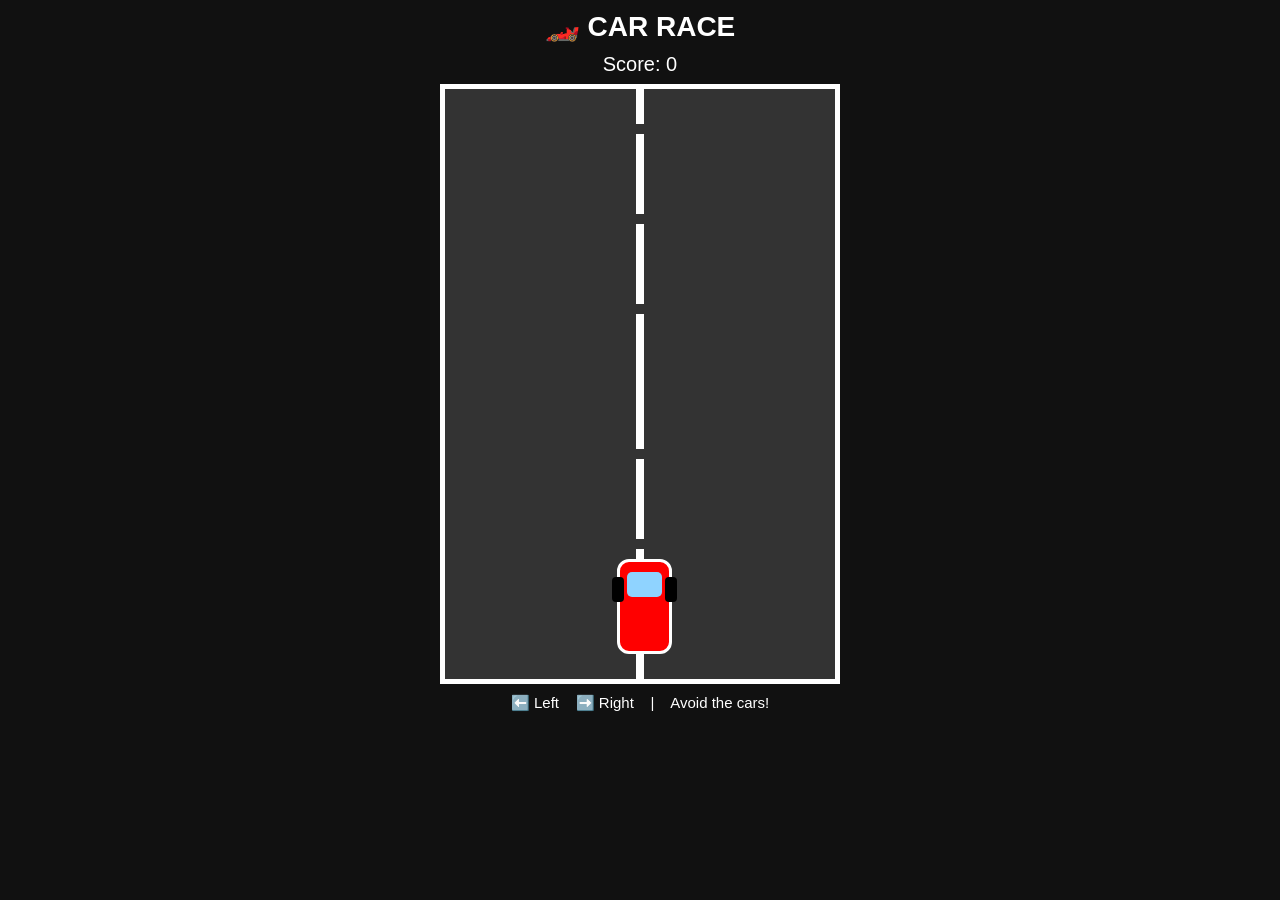
==== index.html @ 76384905 "Add files via upload" ====
<!DOCTYPE html>
<html lang="en">
<head>
<meta charset="UTF-8">
<meta name="viewport" content="width=device-width, initial-scale=1.0">
<title>Car Race Game</title>
<style>
*{box-sizing:border-box;margin:0;padding:0}
body{background:#111;font-family:Arial,sans-serif;overflow:hidden;text-align:center;color:#fff}
h1{margin:10px 0;font-size:28px}
#score{margin:8px;font-size:20px}
#game{position:relative;width:400px;height:600px;margin:auto;overflow:hidden;background:#333;border:5px solid #fff}
.line{position:absolute;width:8px;height:80px;background:#fff;left:50%;transform:translateX(-50%)}
#player,.enemy{position:absolute;width:55px;height:95px;border-radius:12px;border:3px solid #fff}
#player{bottom:25px;left:172px;background:red;z-index:5}
.enemy{background:#ffd21f;z-index:4}
.window{position:absolute;width:35px;height:25px;background:#8fd3ff;left:7px;top:10px;border-radius:5px}
.enemy .window{background:#222}
#player:before,#player:after,.enemy:before,.enemy:after{content:"";position:absolute;width:12px;height:25px;background:#000;top:15px;border-radius:4px}
#player:before,.enemy:before{left:-8px}
#player:after,.enemy:after{right:-8px}
#gameOver{display:none;position:absolute;inset:0;background:rgba(0,0,0,.8);z-index:20;align-items:center;justify-content:center;flex-direction:column}
#gameOver h2{font-size:42px;margin-bottom:15px}
button{padding:12px 25px;font-size:18px;border:0;border-radius:8px;cursor:pointer}
#instructions{margin-top:10px;font-size:15px}
@media(max-width:450px){#game{width:95vw;height:75vh}}
</style>
</head>
<body>
<h1>🏎️ CAR RACE</h1>
<div id="score">Score: 0</div>
<div id="game">
  <div id="player"><div class="window"></div></div>
  <div id="gameOver">
    <h2>GAME OVER</h2>
    <p id="finalScore">Score: 0</p><br>
    <button onclick="restartGame()">Restart</button>
  </div>
</div>
<div id="instructions">⬅️ Left &nbsp;&nbsp; ➡️ Right &nbsp;&nbsp; | &nbsp;&nbsp; Avoid the cars!</div>

<script>
const game=document.getElementById("game");
const player=document.getElementById("player");
const scoreText=document.getElementById("score");
const gameOverScreen=document.getElementById("gameOver");
const finalScore=document.getElementById("finalScore");
let playerX=172,score=0,speed=5,gameRunning=true,enemies=[],lines=[];

for(let i=0;i<8;i++){
  const line=document.createElement("div");
  line.className="line";
  line.style.top=(i*90-80)+"px";
  game.appendChild(line);
  lines.push({element:line,y:i*90-80});
}

document.addEventListener("keydown",e=>{
  if(!gameRunning)return;
  if(e.key==="ArrowLeft"||e.key.toLowerCase()==="a")playerX-=30;
  if(e.key==="ArrowRight"||e.key.toLowerCase()==="d")playerX+=30;
  playerX=Math.max(20,Math.min(325,playerX));
  player.style.left=playerX+"px";
});

function createEnemy(){
  const enemy=document.createElement("div");
  enemy.className="enemy";
  enemy.innerHTML='<div class="window"></div>';
  const x=Math.floor(Math.random()*6)*55+10;
  enemy.style.left=x+"px";
  enemy.style.top="-110px";
  game.appendChild(enemy);
  enemies.push({element:enemy,x,y:-110});
}

function collision(a,b){
  const A=a.getBoundingClientRect(),B=b.getBoundingClientRect();
  return !(A.bottom<B.top||A.top>B.bottom||A.right<B.left||A.left>B.right);
}

function gameLoop(){
  if(!gameRunning)return;
  lines.forEach(line=>{
    line.y+=speed;
    if(line.y>600)line.y=-80;
    line.element.style.top=line.y+"px";
  });

  for(let i=enemies.length-1;i>=0;i--){
    const enemy=enemies[i];
    enemy.y+=speed;
    enemy.element.style.top=enemy.y+"px";

    if(collision(player,enemy.element)){endGame();return}

    if(enemy.y>650){
      enemy.element.remove();
      enemies.splice(i,1);
      score++;
      scoreText.textContent="Score: "+score;
      if(score%5===0)speed+=0.7;
    }
  }
  requestAnimationFrame(gameLoop);
}

setInterval(()=>{if(gameRunning)createEnemy()},1200);

function endGame(){
  gameRunning=false;
  finalScore.textContent="Score: "+score;
  gameOverScreen.style.display="flex";
}

function restartGame(){
  enemies.forEach(e=>e.element.remove());
  enemies=[];
  playerX=172;score=0;speed=5;
  player.style.left=playerX+"px";
  scoreText.textContent="Score: 0";
  gameOverScreen.style.display="none";
  gameRunning=true;
  gameLoop();
}
gameLoop();
</script>
</body>
</html>
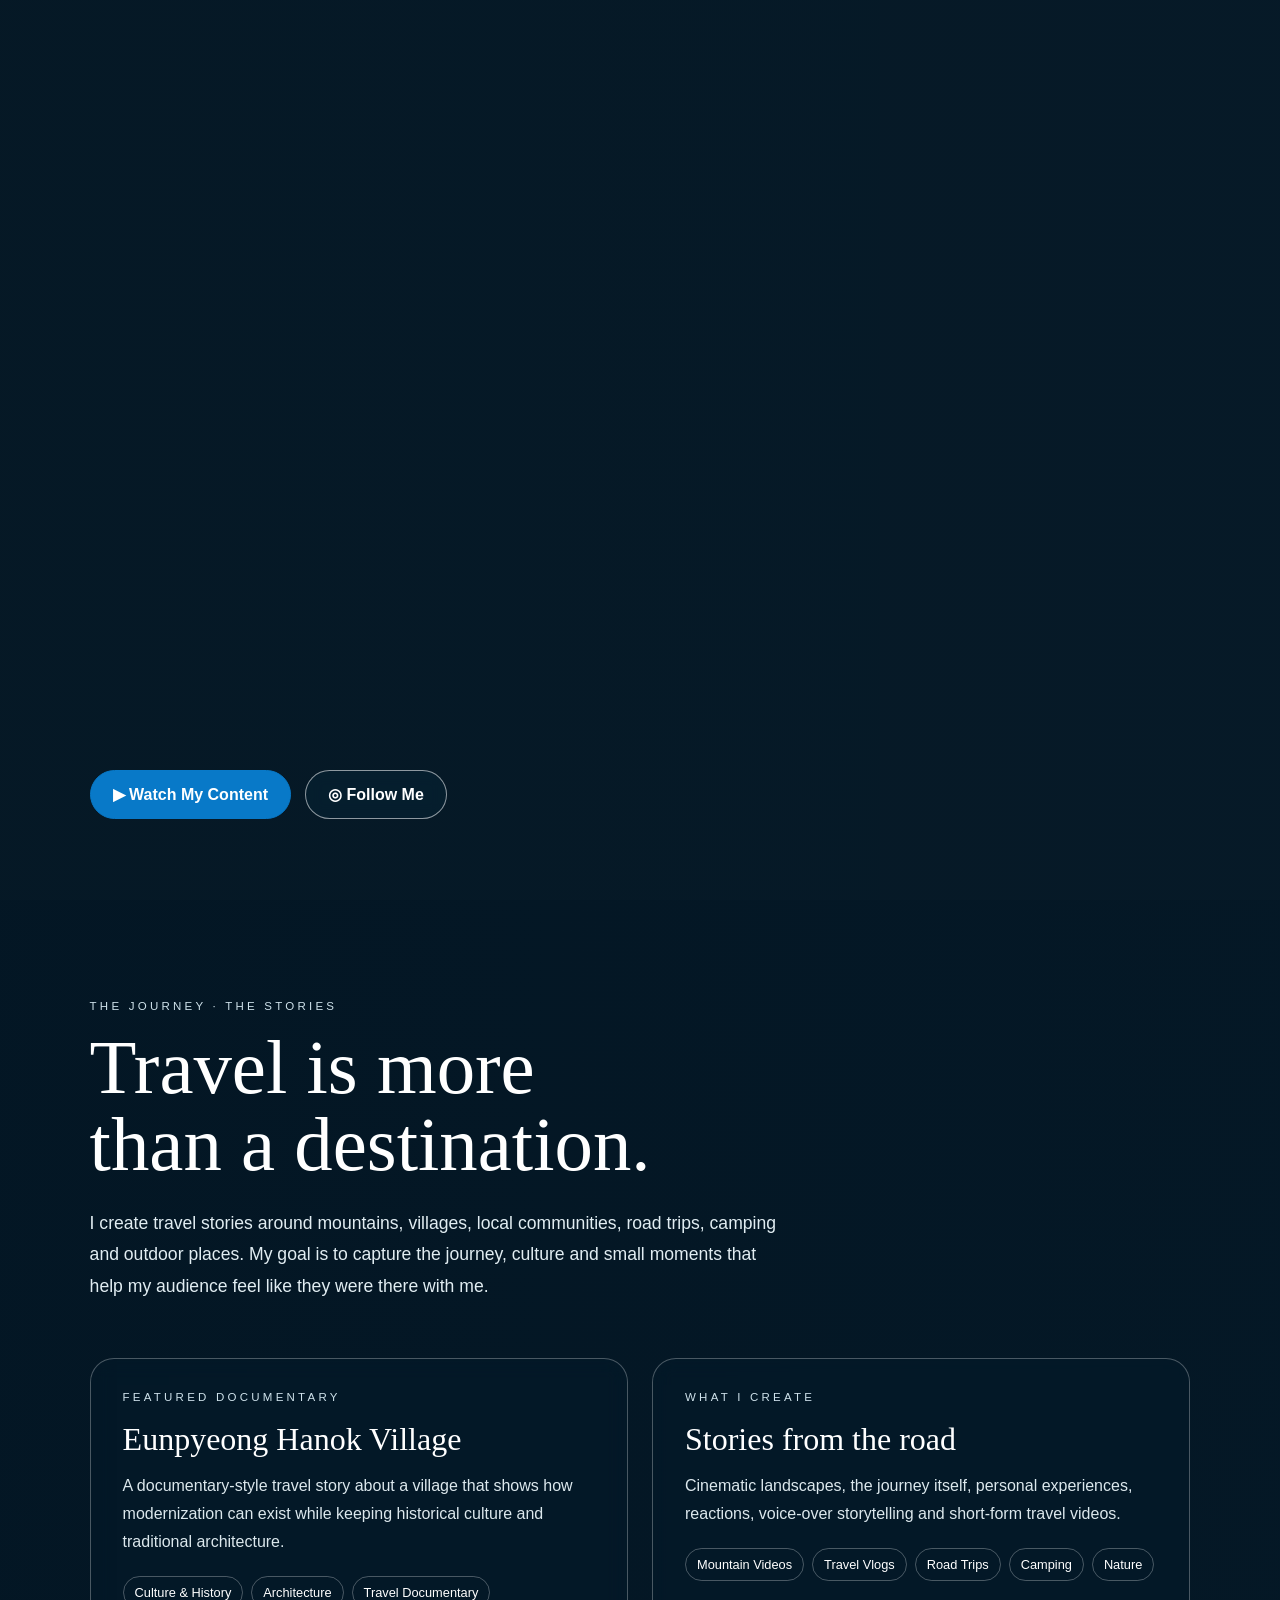
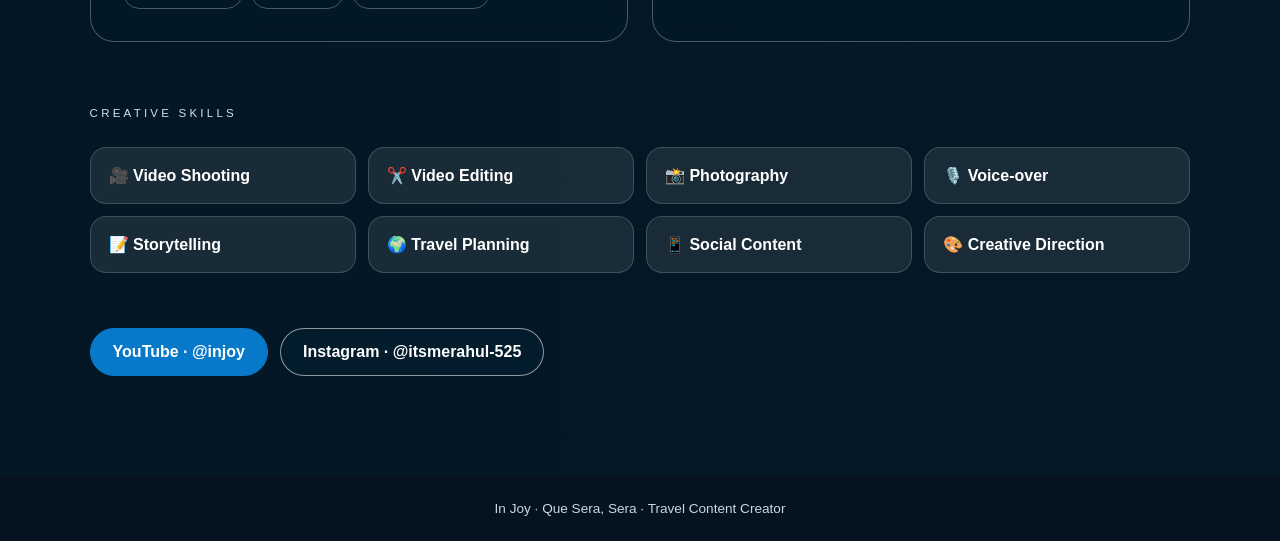
==== commit 51439808: "Create In Joy personal travel website" ====
--- a/index.html
+++ b/index.html
@@ -3,127 +3,84 @@
 <head>
 <meta charset="UTF-8">
 <meta name="viewport" content="width=device-width, initial-scale=1.0">
-<title>Car Race Game</title>
+<title>In Joy — Travel Content Creator</title>
+<meta name="description" content="In Joy — cinematic travel stories, mountains, villages, culture, road trips and outdoor adventures.">
 <style>
+:root{--blue:#0a3550;--light:#eef6f9;--line:rgba(255,255,255,.28)}
 *{box-sizing:border-box;margin:0;padding:0}
-body{background:#111;font-family:Arial,sans-serif;overflow:hidden;text-align:center;color:#fff}
-h1{margin:10px 0;font-size:28px}
-#score{margin:8px;font-size:20px}
-#game{position:relative;width:400px;height:600px;margin:auto;overflow:hidden;background:#333;border:5px solid #fff}
-.line{position:absolute;width:8px;height:80px;background:#fff;left:50%;transform:translateX(-50%)}
-#player,.enemy{position:absolute;width:55px;height:95px;border-radius:12px;border:3px solid #fff}
-#player{bottom:25px;left:172px;background:red;z-index:5}
-.enemy{background:#ffd21f;z-index:4}
-.window{position:absolute;width:35px;height:25px;background:#8fd3ff;left:7px;top:10px;border-radius:5px}
-.enemy .window{background:#222}
-#player:before,#player:after,.enemy:before,.enemy:after{content:"";position:absolute;width:12px;height:25px;background:#000;top:15px;border-radius:4px}
-#player:before,.enemy:before{left:-8px}
-#player:after,.enemy:after{right:-8px}
-#gameOver{display:none;position:absolute;inset:0;background:rgba(0,0,0,.8);z-index:20;align-items:center;justify-content:center;flex-direction:column}
-#gameOver h2{font-size:42px;margin-bottom:15px}
-button{padding:12px 25px;font-size:18px;border:0;border-radius:8px;cursor:pointer}
-#instructions{margin-top:10px;font-size:15px}
-@media(max-width:450px){#game{width:95vw;height:75vh}}
+html{scroll-behavior:smooth}
+body{font-family:Arial,Helvetica,sans-serif;background:#061a28;color:#fff}
+a{color:inherit;text-decoration:none}
+.hero{
+  min-height:100vh;position:relative;display:flex;align-items:flex-end;padding:0 7vw 9vh;
+  background:linear-gradient(90deg,rgba(3,18,28,.18),rgba(3,18,28,.04)),url("injoy-home-design(4).png") center/cover no-repeat;
+}
+.hero-actions{position:relative;z-index:2;display:flex;gap:14px;flex-wrap:wrap}
+.btn{padding:14px 22px;border:1px solid rgba(255,255,255,.55);border-radius:999px;background:rgba(8,42,62,.35);backdrop-filter:blur(8px);font-weight:700;transition:.25s}
+.btn.primary{background:#0879c8;border-color:#0879c8}
+.btn:hover{transform:translateY(-2px)}
+.stories{
+  min-height:100vh;padding:100px 7vw;
+  background:linear-gradient(90deg,rgba(3,22,36,.9),rgba(3,22,36,.55)),url("injoy-home-design(4).png") center bottom/cover no-repeat;
+}
+.container{max-width:1150px;margin:auto}
+.eyebrow{font-size:.72rem;letter-spacing:.28em;text-transform:uppercase;color:#cfe2eb;margin-bottom:18px}
+h1,h2,h3{font-family:Georgia,"Times New Roman",serif;font-weight:500}
+h2{font-size:clamp(2.8rem,6vw,5.5rem);line-height:1}
+.lead{max-width:700px;margin-top:24px;font-size:1.1rem;line-height:1.8;color:#e1edf2}
+.grid{display:grid;grid-template-columns:1fr 1fr;gap:24px;margin-top:55px}
+.card{padding:32px;border:1px solid var(--line);border-radius:24px;background:rgba(3,26,42,.48);backdrop-filter:blur(10px)}
+.card h3{font-size:2rem;margin-bottom:14px}
+.card p{line-height:1.75;color:#dce8ed}
+.tags{display:flex;flex-wrap:wrap;gap:8px;margin-top:20px}
+.tag{padding:8px 11px;border:1px solid var(--line);border-radius:99px;font-size:.8rem}
+.skills{display:grid;grid-template-columns:repeat(4,1fr);gap:12px;margin-top:28px}
+.skill{padding:18px;border-radius:16px;background:rgba(255,255,255,.09);border:1px solid rgba(255,255,255,.17);font-weight:600}
+.social{margin-top:55px;display:flex;gap:12px;flex-wrap:wrap}
+footer{padding:25px 7vw;background:#04131f;text-align:center;color:#c9d8de;font-size:.85rem}
+@media(max-width:800px){.hero{min-height:78vh;padding:0 6vw 6vh;background-position:center top}.grid{grid-template-columns:1fr}.skills{grid-template-columns:1fr 1fr}.stories{padding:75px 6vw}}
+@media(max-width:480px){.hero{min-height:65vh}.skills{grid-template-columns:1fr}}
 </style>
 </head>
 <body>
-<h1>🏎️ CAR RACE</h1>
-<div id="score">Score: 0</div>
-<div id="game">
-  <div id="player"><div class="window"></div></div>
-  <div id="gameOver">
-    <h2>GAME OVER</h2>
-    <p id="finalScore">Score: 0</p><br>
-    <button onclick="restartGame()">Restart</button>
+<section class="hero" id="home">
+  <div class="hero-actions">
+    <a class="btn primary" href="https://www.youtube.com/@injoy" target="_blank" rel="noopener">▶ Watch My Content</a>
+    <a class="btn" href="https://www.instagram.com/itsmerahul-525" target="_blank" rel="noopener">◎ Follow Me</a>
   </div>
-</div>
-<div id="instructions">⬅️ Left &nbsp;&nbsp; ➡️ Right &nbsp;&nbsp; | &nbsp;&nbsp; Avoid the cars!</div>
-
-<script>
-const game=document.getElementById("game");
-const player=document.getElementById("player");
-const scoreText=document.getElementById("score");
-const gameOverScreen=document.getElementById("gameOver");
-const finalScore=document.getElementById("finalScore");
-let playerX=172,score=0,speed=5,gameRunning=true,enemies=[],lines=[];
-
-for(let i=0;i<8;i++){
-  const line=document.createElement("div");
-  line.className="line";
-  line.style.top=(i*90-80)+"px";
-  game.appendChild(line);
-  lines.push({element:line,y:i*90-80});
-}
-
-document.addEventListener("keydown",e=>{
-  if(!gameRunning)return;
-  if(e.key==="ArrowLeft"||e.key.toLowerCase()==="a")playerX-=30;
-  if(e.key==="ArrowRight"||e.key.toLowerCase()==="d")playerX+=30;
-  playerX=Math.max(20,Math.min(325,playerX));
-  player.style.left=playerX+"px";
-});
-
-function createEnemy(){
-  const enemy=document.createElement("div");
-  enemy.className="enemy";
-  enemy.innerHTML='<div class="window"></div>';
-  const x=Math.floor(Math.random()*6)*55+10;
-  enemy.style.left=x+"px";
-  enemy.style.top="-110px";
-  game.appendChild(enemy);
-  enemies.push({element:enemy,x,y:-110});
-}
-
-function collision(a,b){
-  const A=a.getBoundingClientRect(),B=b.getBoundingClientRect();
-  return !(A.bottom<B.top||A.top>B.bottom||A.right<B.left||A.left>B.right);
-}
-
-function gameLoop(){
-  if(!gameRunning)return;
-  lines.forEach(line=>{
-    line.y+=speed;
-    if(line.y>600)line.y=-80;
-    line.element.style.top=line.y+"px";
-  });
-
-  for(let i=enemies.length-1;i>=0;i--){
-    const enemy=enemies[i];
-    enemy.y+=speed;
-    enemy.element.style.top=enemy.y+"px";
-
-    if(collision(player,enemy.element)){endGame();return}
-
-    if(enemy.y>650){
-      enemy.element.remove();
-      enemies.splice(i,1);
-      score++;
-      scoreText.textContent="Score: "+score;
-      if(score%5===0)speed+=0.7;
-    }
-  }
-  requestAnimationFrame(gameLoop);
-}
-
-setInterval(()=>{if(gameRunning)createEnemy()},1200);
-
-function endGame(){
-  gameRunning=false;
-  finalScore.textContent="Score: "+score;
-  gameOverScreen.style.display="flex";
-}
-
-function restartGame(){
-  enemies.forEach(e=>e.element.remove());
-  enemies=[];
-  playerX=172;score=0;speed=5;
-  player.style.left=playerX+"px";
-  scoreText.textContent="Score: 0";
-  gameOverScreen.style.display="none";
-  gameRunning=true;
-  gameLoop();
-}
-gameLoop();
-</script>
+</section>
+<section class="stories" id="stories">
+  <div class="container">
+    <div class="eyebrow">The Journey · The Stories</div>
+    <h2>Travel is more<br>than a destination.</h2>
+    <p class="lead">I create travel stories around mountains, villages, local communities, road trips, camping and outdoor places. My goal is to capture the journey, culture and small moments that help my audience feel like they were there with me.</p>
+    <div class="grid">
+      <article class="card">
+        <div class="eyebrow">Featured Documentary</div>
+        <h3>Eunpyeong Hanok Village</h3>
+        <p>A documentary-style travel story about a village that shows how modernization can exist while keeping historical culture and traditional architecture.</p>
+        <div class="tags"><span class="tag">Culture & History</span><span class="tag">Architecture</span><span class="tag">Travel Documentary</span></div>
+      </article>
+      <article class="card">
+        <div class="eyebrow">What I Create</div>
+        <h3>Stories from the road</h3>
+        <p>Cinematic landscapes, the journey itself, personal experiences, reactions, voice-over storytelling and short-form travel videos.</p>
+        <div class="tags"><span class="tag">Mountain Videos</span><span class="tag">Travel Vlogs</span><span class="tag">Road Trips</span><span class="tag">Camping</span><span class="tag">Nature</span></div>
+      </article>
+    </div>
+    <div style="margin-top:65px">
+      <div class="eyebrow">Creative Skills</div>
+      <div class="skills">
+        <div class="skill">🎥 Video Shooting</div><div class="skill">✂️ Video Editing</div><div class="skill">📸 Photography</div><div class="skill">🎙️ Voice-over</div>
+        <div class="skill">📝 Storytelling</div><div class="skill">🌍 Travel Planning</div><div class="skill">📱 Social Content</div><div class="skill">🎨 Creative Direction</div>
+      </div>
+    </div>
+    <div class="social">
+      <a class="btn primary" href="https://www.youtube.com/@injoy" target="_blank" rel="noopener">YouTube · @injoy</a>
+      <a class="btn" href="https://www.instagram.com/itsmerahul-525" target="_blank" rel="noopener">Instagram · @itsmerahul-525</a>
+    </div>
+  </div>
+</section>
+<footer>In Joy · Que Sera, Sera · Travel Content Creator</footer>
 </body>
-</html>
+</html>
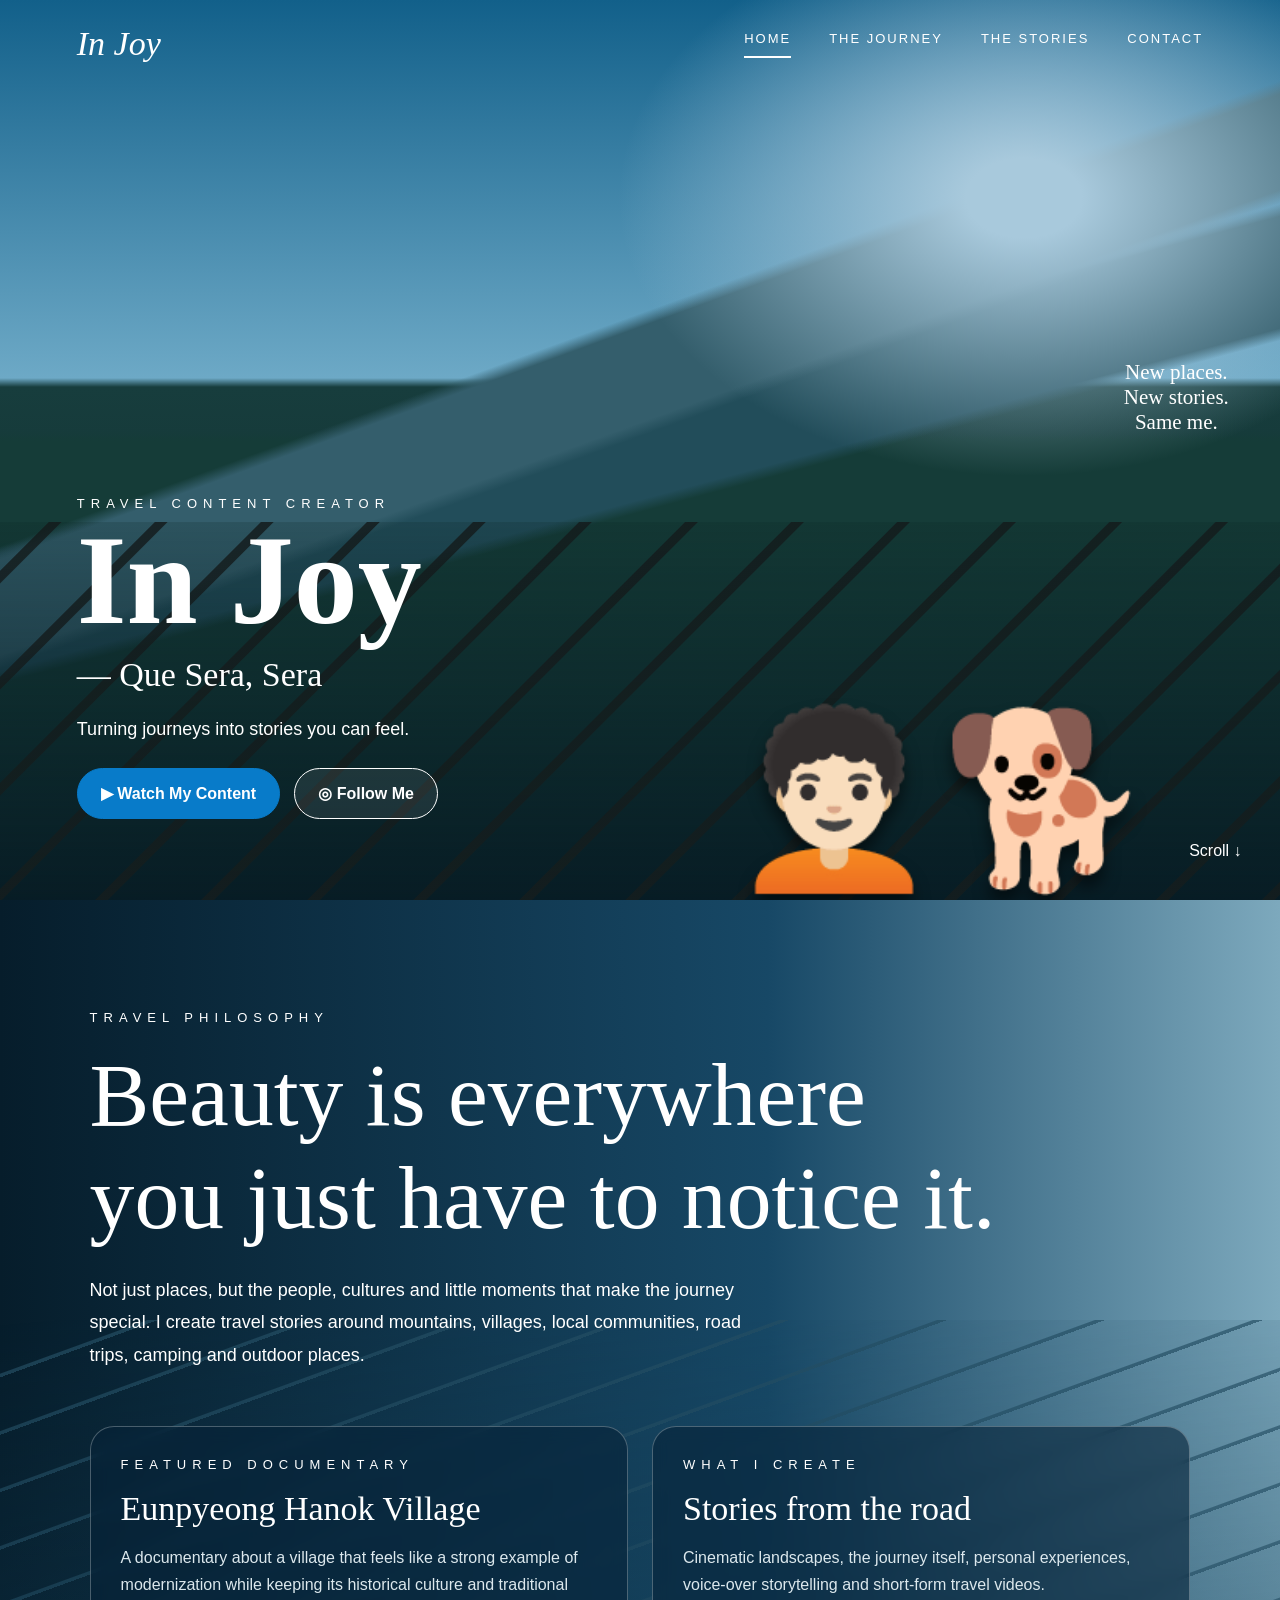
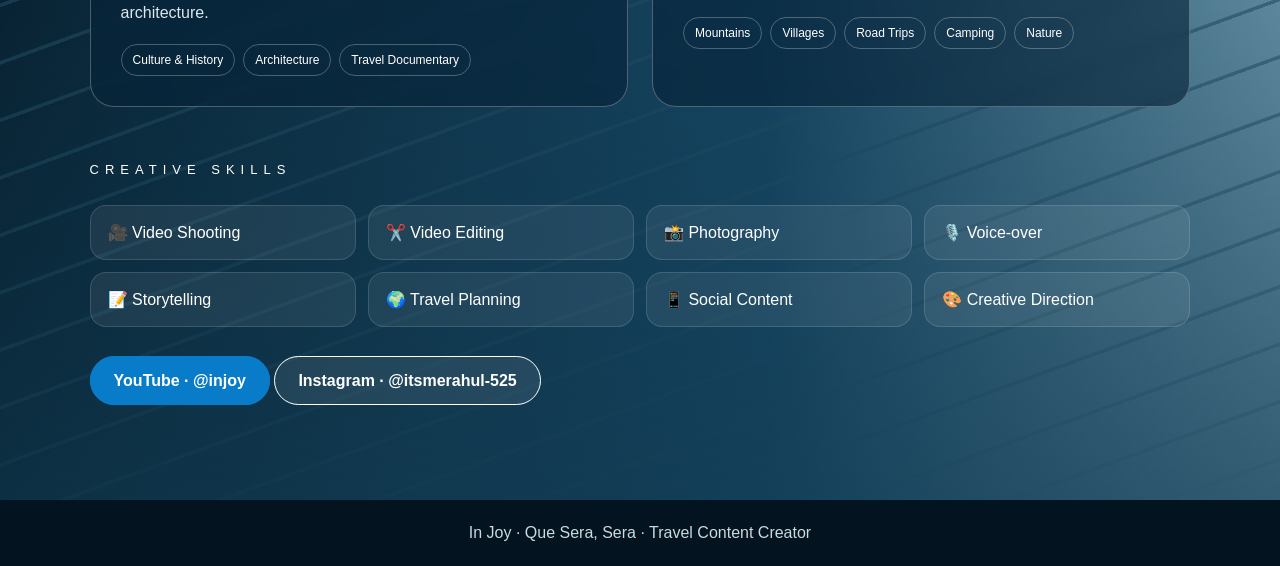
==== commit df3782fc: "Build In Joy personal travel creator website from reference design" ====
--- a/index.html
+++ b/index.html
@@ -2,85 +2,38 @@
 <html lang="en">
 <head>
 <meta charset="UTF-8">
-<meta name="viewport" content="width=device-width, initial-scale=1.0">
+<meta name="viewport" content="width=device-width,initial-scale=1">
 <title>In Joy — Travel Content Creator</title>
-<meta name="description" content="In Joy — cinematic travel stories, mountains, villages, culture, road trips and outdoor adventures.">
 <style>
-:root{--blue:#0a3550;--light:#eef6f9;--line:rgba(255,255,255,.28)}
-*{box-sizing:border-box;margin:0;padding:0}
-html{scroll-behavior:smooth}
-body{font-family:Arial,Helvetica,sans-serif;background:#061a28;color:#fff}
-a{color:inherit;text-decoration:none}
-.hero{
-  min-height:100vh;position:relative;display:flex;align-items:flex-end;padding:0 7vw 9vh;
-  background:linear-gradient(90deg,rgba(3,18,28,.18),rgba(3,18,28,.04)),url("injoy-home-design(4).png") center/cover no-repeat;
-}
-.hero-actions{position:relative;z-index:2;display:flex;gap:14px;flex-wrap:wrap}
-.btn{padding:14px 22px;border:1px solid rgba(255,255,255,.55);border-radius:999px;background:rgba(8,42,62,.35);backdrop-filter:blur(8px);font-weight:700;transition:.25s}
-.btn.primary{background:#0879c8;border-color:#0879c8}
-.btn:hover{transform:translateY(-2px)}
-.stories{
-  min-height:100vh;padding:100px 7vw;
-  background:linear-gradient(90deg,rgba(3,22,36,.9),rgba(3,22,36,.55)),url("injoy-home-design(4).png") center bottom/cover no-repeat;
-}
-.container{max-width:1150px;margin:auto}
-.eyebrow{font-size:.72rem;letter-spacing:.28em;text-transform:uppercase;color:#cfe2eb;margin-bottom:18px}
-h1,h2,h3{font-family:Georgia,"Times New Roman",serif;font-weight:500}
-h2{font-size:clamp(2.8rem,6vw,5.5rem);line-height:1}
-.lead{max-width:700px;margin-top:24px;font-size:1.1rem;line-height:1.8;color:#e1edf2}
-.grid{display:grid;grid-template-columns:1fr 1fr;gap:24px;margin-top:55px}
-.card{padding:32px;border:1px solid var(--line);border-radius:24px;background:rgba(3,26,42,.48);backdrop-filter:blur(10px)}
-.card h3{font-size:2rem;margin-bottom:14px}
-.card p{line-height:1.75;color:#dce8ed}
-.tags{display:flex;flex-wrap:wrap;gap:8px;margin-top:20px}
-.tag{padding:8px 11px;border:1px solid var(--line);border-radius:99px;font-size:.8rem}
-.skills{display:grid;grid-template-columns:repeat(4,1fr);gap:12px;margin-top:28px}
-.skill{padding:18px;border-radius:16px;background:rgba(255,255,255,.09);border:1px solid rgba(255,255,255,.17);font-weight:600}
-.social{margin-top:55px;display:flex;gap:12px;flex-wrap:wrap}
-footer{padding:25px 7vw;background:#04131f;text-align:center;color:#c9d8de;font-size:.85rem}
-@media(max-width:800px){.hero{min-height:78vh;padding:0 6vw 6vh;background-position:center top}.grid{grid-template-columns:1fr}.skills{grid-template-columns:1fr 1fr}.stories{padding:75px 6vw}}
-@media(max-width:480px){.hero{min-height:65vh}.skills{grid-template-columns:1fr}}
+*{box-sizing:border-box}html{scroll-behavior:smooth}body{margin:0;font-family:Arial,sans-serif;background:#061a28;color:#fff}a{text-decoration:none;color:inherit}
+.hero{min-height:100vh;position:relative;overflow:hidden;padding:28px 6vw 9vh;display:flex;align-items:flex-end;background:linear-gradient(#12608a 0%,#6da9c6 42%,#173d3d 43%,#0d2927 100%)}
+.hero:before{content:"";position:absolute;inset:0;background:
+radial-gradient(ellipse at 80% 22%,#a8c9dc 0 4%,transparent 28%),
+linear-gradient(160deg,transparent 40%,#345e6c 41% 48%,transparent 49%),
+linear-gradient(165deg,transparent 44%,#224d5a 45% 54%,transparent 55%),
+linear-gradient(180deg,transparent 48%,#153c38 49% 100%)}
+.hero:after{content:"";position:absolute;left:0;right:0;bottom:0;height:42%;background:
+repeating-linear-gradient(135deg,transparent 0 34px,rgba(20,28,29,.9) 35px 43px,transparent 44px 75px),
+linear-gradient(180deg,rgba(11,36,35,.2),#071b24);opacity:.95}
+nav{position:absolute;top:25px;left:6vw;right:6vw;z-index:4;display:flex;justify-content:space-between;align-items:center}.logo{font-size:34px;font-style:italic;font-family:cursive}.links{display:flex;gap:38px;font-size:13px;letter-spacing:2px}.links a:first-child{border-bottom:2px solid #fff;padding-bottom:10px}
+.hero-copy{position:relative;z-index:3;max-width:650px}.eyebrow{font-size:13px;letter-spacing:6px;margin-bottom:18px}.hero h1{font-family:cursive;font-size:clamp(70px,10vw,150px);line-height:.8;margin:0}.tagline{font-family:cursive;font-size:34px;margin:25px 0}.lead{font-size:18px}.buttons{display:flex;gap:14px;margin-top:28px;flex-wrap:wrap}.btn{padding:15px 23px;border-radius:30px;border:1px solid #fff;background:rgba(255,255,255,.08);font-weight:bold}.primary{background:#087bc9;border-color:#087bc9}
+.character{position:absolute;z-index:3;right:10%;bottom:0;font-size:170px;filter:drop-shadow(0 12px 8px #0008)}.note{position:absolute;right:4%;top:40%;z-index:3;font-family:cursive;font-size:21px;text-align:center}.scroll{position:absolute;right:3%;bottom:40px;z-index:4}
+.page2{min-height:100vh;padding:110px 7vw;background:linear-gradient(90deg,#061d2b,#174866 60%,#7da9bd);position:relative;overflow:hidden}.page2:after{content:"";position:absolute;inset:35% 0 0;background:linear-gradient(175deg,transparent,#123b52),repeating-linear-gradient(160deg,transparent 0 50px,#254f64 51px 54px);opacity:.7}.content{position:relative;z-index:2;max-width:1150px;margin:auto}.page2 h2{font:500 clamp(48px,7vw,90px) Georgia;margin:0}.intro{max-width:680px;font-size:18px;line-height:1.8;margin-top:25px}.grid{display:grid;grid-template-columns:1fr 1fr;gap:24px;margin-top:55px}.card{padding:30px;border:1px solid #ffffff44;border-radius:24px;background:#06223899;backdrop-filter:blur(8px)}.card h3{font:500 34px Georgia;margin:0 0 14px}.card p{line-height:1.7;color:#dce8ed}.tags{display:flex;flex-wrap:wrap;gap:8px;margin-top:18px}.tag{padding:8px 11px;border:1px solid #ffffff44;border-radius:20px;font-size:12px}.skills{display:grid;grid-template-columns:repeat(4,1fr);gap:12px;margin-top:28px}.skill{padding:17px;border:1px solid #ffffff22;border-radius:16px;background:#ffffff12}.social{margin-top:45px}
+footer{text-align:center;padding:24px;background:#03131f;color:#ccd9df}
+@media(max-width:800px){.links{display:none}.character{right:2%;font-size:100px;opacity:.65}.grid{grid-template-columns:1fr}.skills{grid-template-columns:1fr 1fr}.hero{min-height:90vh}}
+@media(max-width:480px){.skills{grid-template-columns:1fr}.hero h1{font-size:76px}.tagline{font-size:26px}}
 </style>
 </head>
 <body>
 <section class="hero" id="home">
-  <div class="hero-actions">
-    <a class="btn primary" href="https://www.youtube.com/@injoy" target="_blank" rel="noopener">▶ Watch My Content</a>
-    <a class="btn" href="https://www.instagram.com/itsmerahul-525" target="_blank" rel="noopener">◎ Follow Me</a>
-  </div>
+<nav><a class="logo" href="#home">In Joy</a><div class="links"><a href="#home">HOME</a><a href="#journey">THE JOURNEY</a><a href="#stories">THE STORIES</a><a href="#contact">CONTACT</a></div></nav>
+<div class="hero-copy"><div class="eyebrow">TRAVEL CONTENT CREATOR</div><h1>In Joy</h1><div class="tagline">— Que Sera, Sera</div><p class="lead">Turning journeys into stories you can feel.</p><div class="buttons"><a class="btn primary" href="https://www.youtube.com/@injoy" target="_blank">▶ Watch My Content</a><a class="btn" href="https://www.instagram.com/itsmerahul-525" target="_blank">◎ Follow Me</a></div></div>
+<div class="character">🧑🏻‍🦱🐕</div><div class="note">New places.<br>New stories.<br>Same me.</div><div class="scroll">Scroll ↓</div>
 </section>
-<section class="stories" id="stories">
-  <div class="container">
-    <div class="eyebrow">The Journey · The Stories</div>
-    <h2>Travel is more<br>than a destination.</h2>
-    <p class="lead">I create travel stories around mountains, villages, local communities, road trips, camping and outdoor places. My goal is to capture the journey, culture and small moments that help my audience feel like they were there with me.</p>
-    <div class="grid">
-      <article class="card">
-        <div class="eyebrow">Featured Documentary</div>
-        <h3>Eunpyeong Hanok Village</h3>
-        <p>A documentary-style travel story about a village that shows how modernization can exist while keeping historical culture and traditional architecture.</p>
-        <div class="tags"><span class="tag">Culture & History</span><span class="tag">Architecture</span><span class="tag">Travel Documentary</span></div>
-      </article>
-      <article class="card">
-        <div class="eyebrow">What I Create</div>
-        <h3>Stories from the road</h3>
-        <p>Cinematic landscapes, the journey itself, personal experiences, reactions, voice-over storytelling and short-form travel videos.</p>
-        <div class="tags"><span class="tag">Mountain Videos</span><span class="tag">Travel Vlogs</span><span class="tag">Road Trips</span><span class="tag">Camping</span><span class="tag">Nature</span></div>
-      </article>
-    </div>
-    <div style="margin-top:65px">
-      <div class="eyebrow">Creative Skills</div>
-      <div class="skills">
-        <div class="skill">🎥 Video Shooting</div><div class="skill">✂️ Video Editing</div><div class="skill">📸 Photography</div><div class="skill">🎙️ Voice-over</div>
-        <div class="skill">📝 Storytelling</div><div class="skill">🌍 Travel Planning</div><div class="skill">📱 Social Content</div><div class="skill">🎨 Creative Direction</div>
-      </div>
-    </div>
-    <div class="social">
-      <a class="btn primary" href="https://www.youtube.com/@injoy" target="_blank" rel="noopener">YouTube · @injoy</a>
-      <a class="btn" href="https://www.instagram.com/itsmerahul-525" target="_blank" rel="noopener">Instagram · @itsmerahul-525</a>
-    </div>
-  </div>
-</section>
-<footer>In Joy · Que Sera, Sera · Travel Content Creator</footer>
-</body>
-</html>+<section class="page2" id="journey"><div class="content"><div class="eyebrow">TRAVEL PHILOSOPHY</div><h2>Beauty is everywhere<br>you just have to notice it.</h2><p class="intro">Not just places, but the people, cultures and little moments that make the journey special. I create travel stories around mountains, villages, local communities, road trips, camping and outdoor places.</p>
+<div class="grid" id="stories"><article class="card"><div class="eyebrow">FEATURED DOCUMENTARY</div><h3>Eunpyeong Hanok Village</h3><p>A documentary about a village that feels like a strong example of modernization while keeping its historical culture and traditional architecture.</p><div class="tags"><span class="tag">Culture & History</span><span class="tag">Architecture</span><span class="tag">Travel Documentary</span></div></article>
+<article class="card"><div class="eyebrow">WHAT I CREATE</div><h3>Stories from the road</h3><p>Cinematic landscapes, the journey itself, personal experiences, voice-over storytelling and short-form travel videos.</p><div class="tags"><span class="tag">Mountains</span><span class="tag">Villages</span><span class="tag">Road Trips</span><span class="tag">Camping</span><span class="tag">Nature</span></div></article></div>
+<div style="margin-top:55px"><div class="eyebrow">CREATIVE SKILLS</div><div class="skills"><div class="skill">🎥 Video Shooting</div><div class="skill">✂️ Video Editing</div><div class="skill">📸 Photography</div><div class="skill">🎙️ Voice-over</div><div class="skill">📝 Storytelling</div><div class="skill">🌍 Travel Planning</div><div class="skill">📱 Social Content</div><div class="skill">🎨 Creative Direction</div></div></div>
+<div class="social" id="contact"><a class="btn primary" href="https://www.youtube.com/@injoy" target="_blank">YouTube · @injoy</a> <a class="btn" href="https://www.instagram.com/itsmerahul-525" target="_blank">Instagram · @itsmerahul-525</a></div>
+</div></section><footer>In Joy · Que Sera, Sera · Travel Content Creator</footer>
+</body></html>
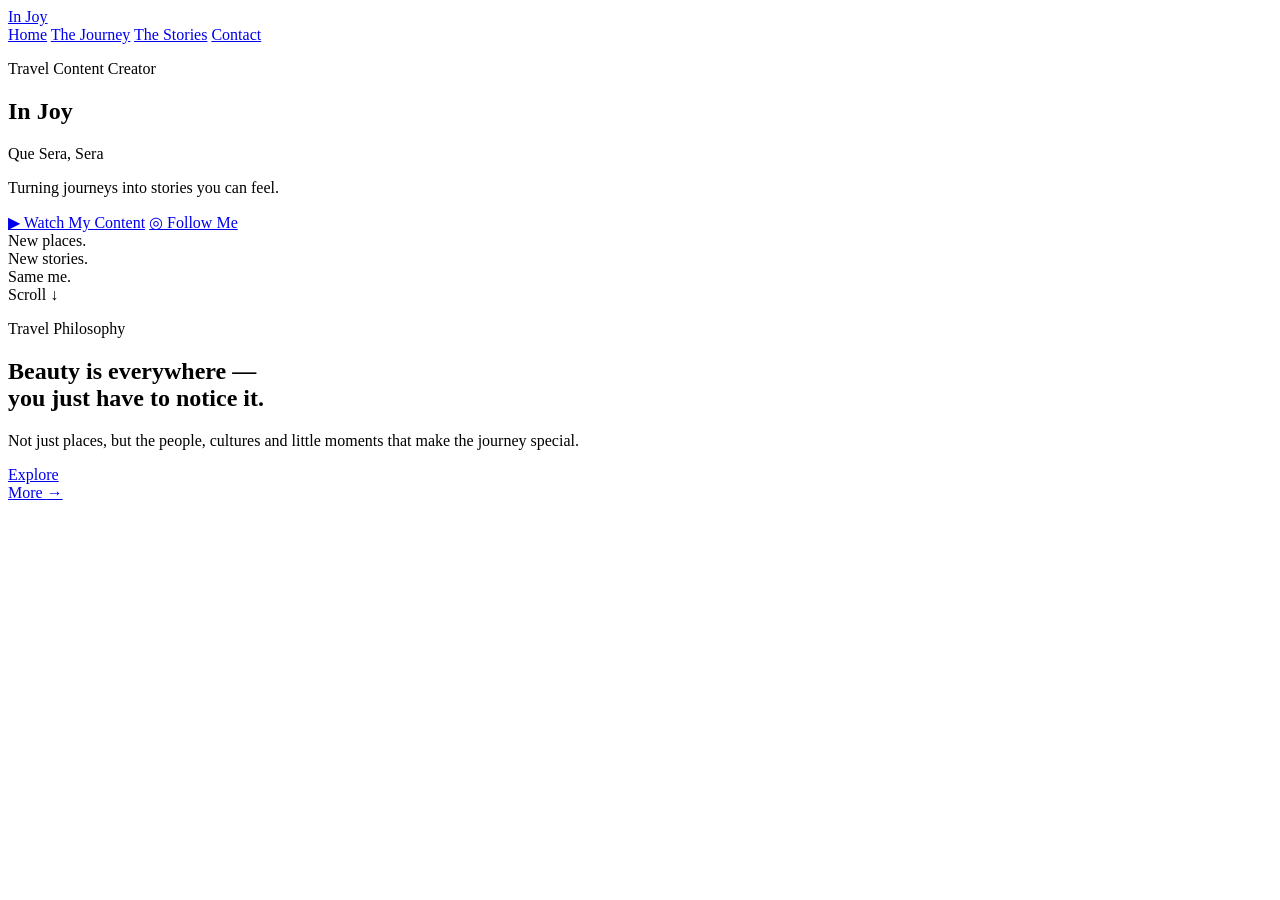
==== commit 5cbe838e: "Update In Joy homepage from reference image" ====
--- a/index.html
+++ b/index.html
@@ -1,39 +1,49 @@
-<!DOCTYPE html>
+<!doctype html>
 <html lang="en">
 <head>
-<meta charset="UTF-8">
+<meta charset="utf-8">
 <meta name="viewport" content="width=device-width,initial-scale=1">
 <title>In Joy — Travel Content Creator</title>
-<style>
-*{box-sizing:border-box}html{scroll-behavior:smooth}body{margin:0;font-family:Arial,sans-serif;background:#061a28;color:#fff}a{text-decoration:none;color:inherit}
-.hero{min-height:100vh;position:relative;overflow:hidden;padding:28px 6vw 9vh;display:flex;align-items:flex-end;background:linear-gradient(#12608a 0%,#6da9c6 42%,#173d3d 43%,#0d2927 100%)}
-.hero:before{content:"";position:absolute;inset:0;background:
-radial-gradient(ellipse at 80% 22%,#a8c9dc 0 4%,transparent 28%),
-linear-gradient(160deg,transparent 40%,#345e6c 41% 48%,transparent 49%),
-linear-gradient(165deg,transparent 44%,#224d5a 45% 54%,transparent 55%),
-linear-gradient(180deg,transparent 48%,#153c38 49% 100%)}
-.hero:after{content:"";position:absolute;left:0;right:0;bottom:0;height:42%;background:
-repeating-linear-gradient(135deg,transparent 0 34px,rgba(20,28,29,.9) 35px 43px,transparent 44px 75px),
-linear-gradient(180deg,rgba(11,36,35,.2),#071b24);opacity:.95}
-nav{position:absolute;top:25px;left:6vw;right:6vw;z-index:4;display:flex;justify-content:space-between;align-items:center}.logo{font-size:34px;font-style:italic;font-family:cursive}.links{display:flex;gap:38px;font-size:13px;letter-spacing:2px}.links a:first-child{border-bottom:2px solid #fff;padding-bottom:10px}
-.hero-copy{position:relative;z-index:3;max-width:650px}.eyebrow{font-size:13px;letter-spacing:6px;margin-bottom:18px}.hero h1{font-family:cursive;font-size:clamp(70px,10vw,150px);line-height:.8;margin:0}.tagline{font-family:cursive;font-size:34px;margin:25px 0}.lead{font-size:18px}.buttons{display:flex;gap:14px;margin-top:28px;flex-wrap:wrap}.btn{padding:15px 23px;border-radius:30px;border:1px solid #fff;background:rgba(255,255,255,.08);font-weight:bold}.primary{background:#087bc9;border-color:#087bc9}
-.character{position:absolute;z-index:3;right:10%;bottom:0;font-size:170px;filter:drop-shadow(0 12px 8px #0008)}.note{position:absolute;right:4%;top:40%;z-index:3;font-family:cursive;font-size:21px;text-align:center}.scroll{position:absolute;right:3%;bottom:40px;z-index:4}
-.page2{min-height:100vh;padding:110px 7vw;background:linear-gradient(90deg,#061d2b,#174866 60%,#7da9bd);position:relative;overflow:hidden}.page2:after{content:"";position:absolute;inset:35% 0 0;background:linear-gradient(175deg,transparent,#123b52),repeating-linear-gradient(160deg,transparent 0 50px,#254f64 51px 54px);opacity:.7}.content{position:relative;z-index:2;max-width:1150px;margin:auto}.page2 h2{font:500 clamp(48px,7vw,90px) Georgia;margin:0}.intro{max-width:680px;font-size:18px;line-height:1.8;margin-top:25px}.grid{display:grid;grid-template-columns:1fr 1fr;gap:24px;margin-top:55px}.card{padding:30px;border:1px solid #ffffff44;border-radius:24px;background:#06223899;backdrop-filter:blur(8px)}.card h3{font:500 34px Georgia;margin:0 0 14px}.card p{line-height:1.7;color:#dce8ed}.tags{display:flex;flex-wrap:wrap;gap:8px;margin-top:18px}.tag{padding:8px 11px;border:1px solid #ffffff44;border-radius:20px;font-size:12px}.skills{display:grid;grid-template-columns:repeat(4,1fr);gap:12px;margin-top:28px}.skill{padding:17px;border:1px solid #ffffff22;border-radius:16px;background:#ffffff12}.social{margin-top:45px}
-footer{text-align:center;padding:24px;background:#03131f;color:#ccd9df}
-@media(max-width:800px){.links{display:none}.character{right:2%;font-size:100px;opacity:.65}.grid{grid-template-columns:1fr}.skills{grid-template-columns:1fr 1fr}.hero{min-height:90vh}}
-@media(max-width:480px){.skills{grid-template-columns:1fr}.hero h1{font-size:76px}.tagline{font-size:26px}}
-</style>
+<meta name="description" content="In Joy — student travel content creator portfolio.">
+<link rel="stylesheet" href="style.css">
 </head>
 <body>
+<main>
 <section class="hero" id="home">
-<nav><a class="logo" href="#home">In Joy</a><div class="links"><a href="#home">HOME</a><a href="#journey">THE JOURNEY</a><a href="#stories">THE STORIES</a><a href="#contact">CONTACT</a></div></nav>
-<div class="hero-copy"><div class="eyebrow">TRAVEL CONTENT CREATOR</div><h1>In Joy</h1><div class="tagline">— Que Sera, Sera</div><p class="lead">Turning journeys into stories you can feel.</p><div class="buttons"><a class="btn primary" href="https://www.youtube.com/@injoy" target="_blank">▶ Watch My Content</a><a class="btn" href="https://www.instagram.com/itsmerahul-525" target="_blank">◎ Follow Me</a></div></div>
-<div class="character">🧑🏻‍🦱🐕</div><div class="note">New places.<br>New stories.<br>Same me.</div><div class="scroll">Scroll ↓</div>
+<nav class="nav">
+<a class="logo" href="#home">In Joy</a>
+<div class="nav-links">
+<a class="active" href="#home">Home</a>
+<a href="#journey">The Journey</a>
+<a href="stories.html">The Stories</a>
+<a href="stories.html#contact">Contact</a>
+</div>
+</nav>
+<div class="hero-content">
+<p class="eyebrow">Travel Content Creator</p>
+<h1>In Joy</h1>
+<div class="motto">Que Sera, Sera</div>
+<p class="tagline">Turning journeys into stories you can feel.</p>
+<div class="actions">
+<a class="btn primary" href="stories.html">▶ Watch My Content</a>
+<a class="btn outline" href="stories.html#contact">◎ Follow Me</a>
+</div>
+</div>
+<div class="hero-note">New places.<br>New stories.<br>Same me.</div>
+<div class="scroll">Scroll ↓</div>
 </section>
-<section class="page2" id="journey"><div class="content"><div class="eyebrow">TRAVEL PHILOSOPHY</div><h2>Beauty is everywhere<br>you just have to notice it.</h2><p class="intro">Not just places, but the people, cultures and little moments that make the journey special. I create travel stories around mountains, villages, local communities, road trips, camping and outdoor places.</p>
-<div class="grid" id="stories"><article class="card"><div class="eyebrow">FEATURED DOCUMENTARY</div><h3>Eunpyeong Hanok Village</h3><p>A documentary about a village that feels like a strong example of modernization while keeping its historical culture and traditional architecture.</p><div class="tags"><span class="tag">Culture & History</span><span class="tag">Architecture</span><span class="tag">Travel Documentary</span></div></article>
-<article class="card"><div class="eyebrow">WHAT I CREATE</div><h3>Stories from the road</h3><p>Cinematic landscapes, the journey itself, personal experiences, voice-over storytelling and short-form travel videos.</p><div class="tags"><span class="tag">Mountains</span><span class="tag">Villages</span><span class="tag">Road Trips</span><span class="tag">Camping</span><span class="tag">Nature</span></div></article></div>
-<div style="margin-top:55px"><div class="eyebrow">CREATIVE SKILLS</div><div class="skills"><div class="skill">🎥 Video Shooting</div><div class="skill">✂️ Video Editing</div><div class="skill">📸 Photography</div><div class="skill">🎙️ Voice-over</div><div class="skill">📝 Storytelling</div><div class="skill">🌍 Travel Planning</div><div class="skill">📱 Social Content</div><div class="skill">🎨 Creative Direction</div></div></div>
-<div class="social" id="contact"><a class="btn primary" href="https://www.youtube.com/@injoy" target="_blank">YouTube · @injoy</a> <a class="btn" href="https://www.instagram.com/itsmerahul-525" target="_blank">Instagram · @itsmerahul-525</a></div>
-</div></section><footer>In Joy · Que Sera, Sera · Travel Content Creator</footer>
-</body></html>+
+<section class="journey" id="journey">
+<div class="journey-inner">
+<div>
+<p class="eyebrow">Travel Philosophy</p>
+<h2>Beauty is everywhere —<br>you just have to notice it.</h2>
+<div class="line"></div>
+<p class="body-copy">Not just places, but the people, cultures and little moments that make the journey special.</p>
+</div>
+<a class="explore" href="stories.html">Explore<br>More <span>→</span></a>
+</div>
+</section>
+</main>
+</body>
+</html>
